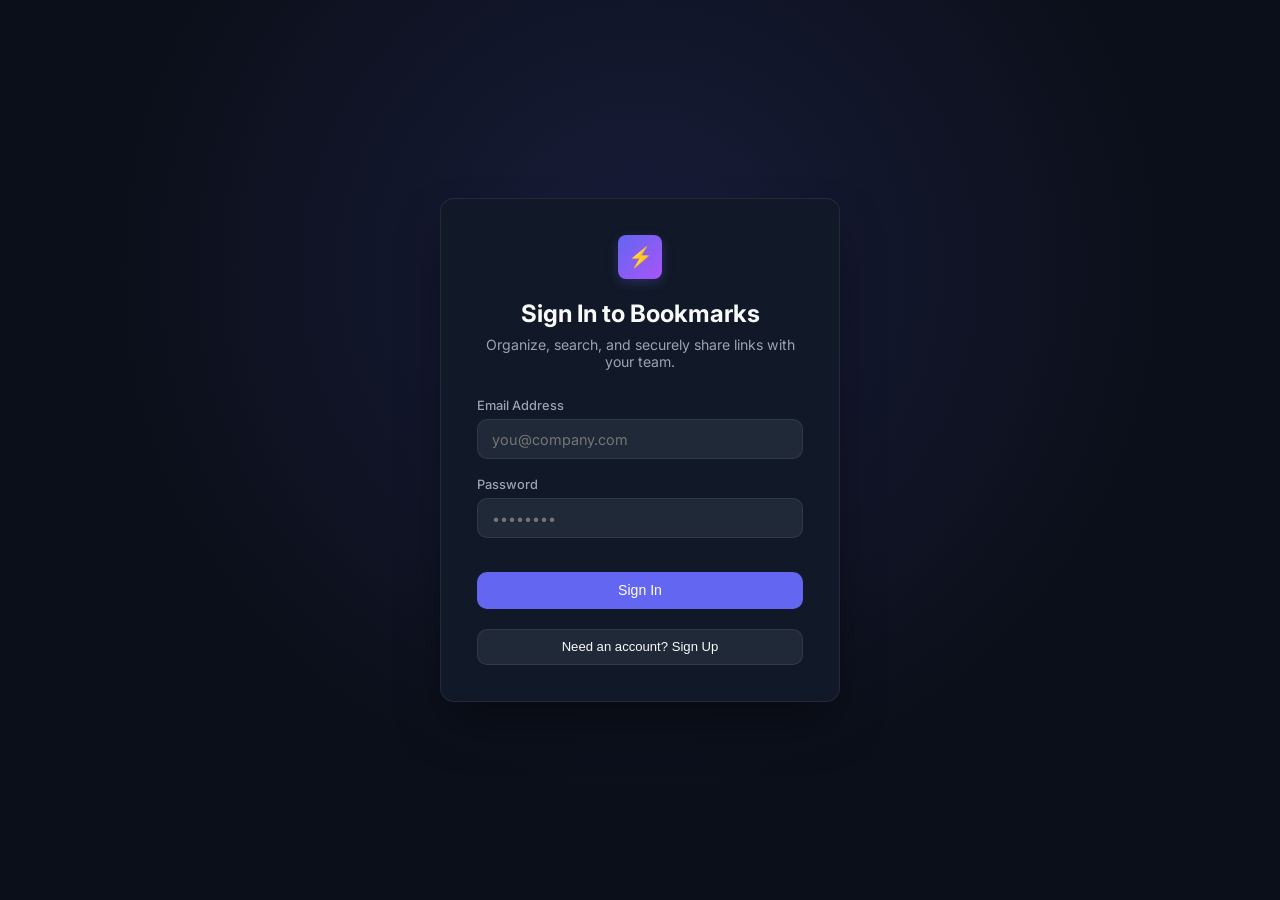
==== index.html @ ce001c9e "Fix: bundle supabase client locally and ensure robust initialization" ====
<!DOCTYPE html>
<html lang="en">
<head>
  <meta charset="UTF-8">
  <meta name="viewport" content="width=device-width, initial-scale=1.0">
  <title>Bookmarks - Quick & Smart Link Hub</title>
  <link rel="preconnect" href="https://fonts.googleapis.com">
  <link rel="preconnect" href="https://fonts.gstatic.com" crossorigin>
  <link href="https://fonts.googleapis.com/css2?family=Inter:wght@400;500;600;700&display=swap" rel="stylesheet">
  <link rel="stylesheet" href="css/style.css">
  <!-- Local Supabase JS Client (bundled to avoid CDN issues) -->
  <script src="js/supabase.js"></script>
</head>
<body>

  <!-- Authentication Overlay -->
  <div id="authScreen" class="auth-screen">
    <div class="auth-card">
      <div class="logo-icon" style="margin: 0 auto 1.25rem; width: 44px; height: 44px; font-size: 1.25rem;">⚡</div>
      <h2 id="authModeTitle">Sign In to Bookmarks</h2>
      <p>Organize, search, and securely share links with your team.</p>

      <form id="authForm">
        <div class="form-group" style="text-align: left;">
          <label for="authEmail">Email Address</label>
          <input type="email" id="authEmail" class="form-control" placeholder="you@company.com" required autocomplete="email">
        </div>
        <div class="form-group" style="text-align: left;">
          <label for="authPassword">Password</label>
          <input type="password" id="authPassword" class="form-control" placeholder="••••••••" required autocomplete="current-password">
        </div>
        <button type="submit" id="authSubmitBtn" class="btn btn-primary" style="width: 100%; justify-content: center; margin-top: 1rem;">Sign In</button>
      </form>

      <div style="margin-top: 1.25rem;">
        <button id="authToggleBtn" class="btn btn-secondary" style="width: 100%; justify-content: center; font-size: 0.82rem;">Need an account? Sign Up</button>
      </div>
    </div>
  </div>

  <!-- Main App Application Shell -->
  <div class="app-container">
    <!-- Sidebar -->
    <aside class="sidebar">
      <div class="logo-area">
        <div class="logo-icon">⚡</div>
        <h1>Bookmarks</h1>
      </div>

      <div class="nav-section">
        <div class="nav-label">Navigation</div>
        <button id="navAll" class="nav-btn active">
          <div class="left-content">
            <svg width="17" height="17" fill="none" stroke="currentColor" stroke-width="2" viewBox="0 0 24 24"><path d="M4 6h16M4 12h16M4 18h7"/></svg>
            <span>All Bookmarks</span>
          </div>
        </button>
        <button id="navFavorites" class="nav-btn">
          <div class="left-content">
            <svg width="17" height="17" fill="none" stroke="currentColor" stroke-width="2" viewBox="0 0 24 24"><polygon points="12 2 15.09 8.26 22 9.27 17 14.14 18.18 21.02 12 17.77 5.82 21.02 7 14.14 2 9.27 8.91 8.26 12 2"/></svg>
            <span>Favorites</span>
          </div>
        </button>
        <button id="navShared" class="nav-btn">
          <div class="left-content">
            <svg width="17" height="17" fill="none" stroke="currentColor" stroke-width="2" viewBox="0 0 24 24"><path d="M17 21v-2a4 4 0 0 0-4-4H5a4 4 0 0 0-4 4v2"/><circle cx="9" cy="7" r="4"/><path d="M23 21v-2a4 4 0 0 0-3-3.87"/><path d="M16 3.13a4 4 0 0 1 0 7.75"/></svg>
            <span>Shared with Me</span>
          </div>
        </button>
      </div>

      <div class="nav-section" style="flex: 1; display: flex; flex-direction: column;">
        <div class="nav-label">
          <span>Virtual Folders</span>
          <button id="createFolderBtn" class="icon-btn-mini" title="New Folder">
            <svg width="14" height="14" fill="none" stroke="currentColor" stroke-width="2" viewBox="0 0 24 24"><line x1="12" y1="5" x2="12" y2="19"></line><line x1="5" y1="12" x2="19" y2="12"></line></svg>
          </button>
        </div>
        <div id="folderList" class="folder-list">
          <!-- Folders injected via JS -->
        </div>
      </div>

      <div class="sidebar-footer">
        <div class="user-profile">
          <span id="userEmail" class="user-email">user@domain.com</span>
          <button id="logoutBtn" class="icon-btn-mini" title="Sign Out">
            <svg width="16" height="16" fill="none" stroke="currentColor" stroke-width="2" viewBox="0 0 24 24"><path d="M9 21H5a2 2 0 0 1-2-2V5a2 2 0 0 1 2-2h4"></path><polyline points="16 17 21 12 16 7"></polyline><line x1="21" y1="12" x2="9" y2="12"></line></svg>
          </button>
        </div>
      </div>
    </aside>

    <!-- Main Content -->
    <main class="main-content">
      <header class="top-header">
        <div class="search-box-wrapper">
          <svg width="18" height="18" fill="none" stroke="currentColor" stroke-width="2" viewBox="0 0 24 24"><circle cx="11" cy="11" r="8"></circle><line x1="21" y1="21" x2="16.65" y2="16.65"></line></svg>
          <input type="text" id="searchInput" class="search-input" placeholder="Search by title, url, tags... (/ to focus)">
          <span class="kbd-shortcut">/</span>
        </div>

        <div class="top-actions">
          <button id="addBookmarkBtn" class="btn btn-primary">
            <svg width="16" height="16" fill="none" stroke="currentColor" stroke-width="2" viewBox="0 0 24 24"><line x1="12" y1="5" x2="12" y2="19"></line><line x1="5" y1="12" x2="19" y2="12"></line></svg>
            <span>Add Link</span>
          </button>
        </div>
      </header>

      <div class="content-body">
        <div class="view-header">
          <div>
            <h2 id="viewTitle">All Bookmarks</h2>
            <div id="viewCount" class="view-meta">0 links</div>
          </div>
        </div>

        <!-- Tag Filter Pills -->
        <div id="tagBar" class="tag-bar"></div>

        <!-- Bookmarks Grid -->
        <div id="bookmarkGrid" class="bookmark-grid">
          <!-- Bookmarks rendered here -->
        </div>
      </div>
    </main>
  </div>

  <!-- Modal: Add/Edit Bookmark -->
  <div id="bookmarkModal" class="modal-backdrop">
    <div class="modal-box">
      <div class="modal-header">
        <h3 id="bookmarkModalTitle">Add New Bookmark</h3>
        <button class="icon-btn-mini modal-close">
          <svg width="18" height="18" fill="none" stroke="currentColor" stroke-width="2" viewBox="0 0 24 24"><line x1="18" y1="6" x2="6" y2="18"></line><line x1="6" y1="6" x2="18" y2="18"></line></svg>
        </button>
      </div>
      <form id="bookmarkForm">
        <div class="form-group">
          <label for="bmUrl">Destination URL *</label>
          <input type="url" id="bmUrl" class="form-control" placeholder="https://example.com/docs" required>
        </div>
        <div class="form-group">
          <label for="bmTitle">Title *</label>
          <input type="text" id="bmTitle" class="form-control" placeholder="Project Documentation" required>
        </div>
        <div class="form-group">
          <label for="bmDesc">Description (Optional)</label>
          <textarea id="bmDesc" class="form-control" rows="2" placeholder="Quick note on what this link is for..."></textarea>
        </div>
        <div class="form-group">
          <label for="bmTags">Tags (comma separated)</label>
          <input type="text" id="bmTags" class="form-control" placeholder="docs, prod, dashboard">
        </div>
        <div class="form-group">
          <label for="bookmarkFolderSelect">Folder</label>
          <select id="bookmarkFolderSelect" class="form-control">
            <option value="">(No Folder / Root)</option>
          </select>
        </div>
        <div class="modal-footer">
          <button type="button" class="btn btn-secondary modal-cancel">Cancel</button>
          <button type="submit" class="btn btn-primary">Save Link</button>
        </div>
      </form>
    </div>
  </div>

  <!-- Modal: Create Folder -->
  <div id="folderModal" class="modal-backdrop">
    <div class="modal-box">
      <div class="modal-header">
        <h3>Create Virtual Folder</h3>
        <button class="icon-btn-mini modal-close">
          <svg width="18" height="18" fill="none" stroke="currentColor" stroke-width="2" viewBox="0 0 24 24"><line x1="18" y1="6" x2="6" y2="18"></line><line x1="6" y1="6" x2="18" y2="18"></line></svg>
        </button>
      </div>
      <form id="folderForm">
        <div class="form-group">
          <label for="folderName">Folder Name *</label>
          <input type="text" id="folderName" class="form-control" placeholder="e.g. Infrastructure & DevOps" required>
        </div>
        <div class="form-group">
          <label for="folderColor">Tag Color</label>
          <input type="color" id="folderColor" class="form-control" value="#6366f1" style="height: 42px; padding: 4px; cursor: pointer;">
        </div>
        <div class="modal-footer">
          <button type="button" class="btn btn-secondary modal-cancel">Cancel</button>
          <button type="submit" class="btn btn-primary">Create Folder</button>
        </div>
      </form>
    </div>
  </div>

  <!-- Modal: Share Folder -->
  <div id="shareModal" class="modal-backdrop">
    <div class="modal-box">
      <div class="modal-header">
        <div>
          <h3>Share Folder</h3>
          <p id="shareFolderName" style="font-size: 0.85rem; color: var(--accent-primary); font-weight: 500;"></p>
        </div>
        <button class="icon-btn-mini modal-close">
          <svg width="18" height="18" fill="none" stroke="currentColor" stroke-width="2" viewBox="0 0 24 24"><line x1="18" y1="6" x2="6" y2="18"></line><line x1="6" y1="6" x2="18" y2="18"></line></svg>
        </button>
      </div>

      <form id="shareForm" style="margin-bottom: 1.5rem;">
        <div style="display: flex; gap: 0.5rem;">
          <input type="email" id="shareEmail" class="form-control" placeholder="colleague@company.com" required style="flex: 1;">
          <select id="shareRole" class="form-control" style="width: 100px;">
            <option value="viewer">Viewer</option>
            <option value="editor">Editor</option>
          </select>
          <button type="submit" class="btn btn-primary">Share</button>
        </div>
      </form>

      <div>
        <label style="font-size: 0.8rem; color: var(--text-muted); font-weight: 600; display: block; margin-bottom: 0.5rem;">People with access</label>
        <div id="sharedMembersList" style="max-height: 160px; overflow-y: auto;">
          <!-- Member rows injected here -->
        </div>
      </div>
    </div>
  </div>

  <!-- Toast Notification Stack -->
  <div id="toastContainer" class="toast-container"></div>

  <!-- Scripts -->
  <script src="js/supabaseClient.js"></script>
  <script src="js/app.js"></script>
</body>
</html>
---- css/style.css ----
:root {
  --bg-primary: #0b0f19;
  --bg-secondary: #111827;
  --bg-tertiary: #1f2937;
  --bg-card: rgba(23, 31, 48, 0.7);
  --bg-card-hover: rgba(30, 41, 64, 0.85);
  
  --border-subtle: rgba(255, 255, 255, 0.08);
  --border-focus: #6366f1;

  --text-main: #f9fafb;
  --text-muted: #9ca3af;
  --text-dim: #6b7280;

  --accent-primary: #6366f1;
  --accent-primary-hover: #4f46e5;
  --accent-glow: rgba(99, 102, 241, 0.25);
  --accent-danger: #ef4444;
  --accent-success: #10b981;
  
  --sidebar-width: 270px;
  --radius-md: 10px;
  --radius-lg: 14px;
  --transition: all 0.2s cubic-bezier(0.4, 0, 0.2, 1);
  --font-sans: 'Inter', -apple-system, BlinkMacSystemFont, "Segoe UI", Roboto, sans-serif;
}

* {
  margin: 0;
  padding: 0;
  box-sizing: border-box;
}

body {
  font-family: var(--font-sans);
  background-color: var(--bg-primary);
  color: var(--text-main);
  min-height: 100vh;
  display: flex;
  overflow: hidden;
  background-image: 
    radial-gradient(circle at 15% 15%, rgba(99, 102, 241, 0.08) 0%, transparent 40%),
    radial-gradient(circle at 85% 85%, rgba(16, 185, 129, 0.05) 0%, transparent 40%);
}

/* Scrollbars */
::-webkit-scrollbar {
  width: 6px;
  height: 6px;
}
::-webkit-scrollbar-track {
  background: transparent;
}
::-webkit-scrollbar-thumb {
  background: var(--bg-tertiary);
  border-radius: 4px;
}
::-webkit-scrollbar-thumb:hover {
  background: var(--text-dim);
}

/* Layout */
.app-container {
  display: flex;
  width: 100vw;
  height: 100vh;
}

/* Sidebar */
.sidebar {
  width: var(--sidebar-width);
  background-color: var(--bg-secondary);
  border-right: 1px solid var(--border-subtle);
  display: flex;
  flex-direction: column;
  padding: 1.25rem 1rem;
  gap: 1.5rem;
  flex-shrink: 0;
}

.logo-area {
  display: flex;
  align-items: center;
  gap: 0.75rem;
  padding: 0.25rem 0.5rem;
}

.logo-icon {
  width: 34px;
  height: 34px;
  background: linear-gradient(135deg, #6366f1, #a855f7);
  border-radius: 8px;
  display: grid;
  place-items: center;
  color: white;
  box-shadow: 0 4px 12px var(--accent-glow);
}

.logo-area h1 {
  font-size: 1.15rem;
  font-weight: 700;
  letter-spacing: -0.02em;
}

.nav-section {
  display: flex;
  flex-direction: column;
  gap: 0.35rem;
}

.nav-label {
  font-size: 0.7rem;
  font-weight: 600;
  text-transform: uppercase;
  color: var(--text-dim);
  padding: 0.25rem 0.6rem;
  letter-spacing: 0.05em;
  display: flex;
  justify-content: space-between;
  align-items: center;
}

.nav-btn {
  display: flex;
  align-items: center;
  justify-content: space-between;
  padding: 0.55rem 0.75rem;
  border-radius: var(--radius-md);
  color: var(--text-muted);
  text-decoration: none;
  font-size: 0.9rem;
  font-weight: 500;
  border: 1px solid transparent;
  background: transparent;
  cursor: pointer;
  transition: var(--transition);
  width: 100%;
}

.nav-btn:hover {
  background-color: var(--bg-tertiary);
  color: var(--text-main);
}

.nav-btn.active {
  background: rgba(99, 102, 241, 0.15);
  color: #818cf8;
  border-color: rgba(99, 102, 241, 0.3);
}

.nav-btn .left-content {
  display: flex;
  align-items: center;
  gap: 0.6rem;
}

.badge {
  font-size: 0.75rem;
  padding: 2px 7px;
  background-color: rgba(255, 255, 255, 0.06);
  border-radius: 12px;
  color: var(--text-dim);
}

.folder-list {
  display: flex;
  flex-direction: column;
  gap: 0.25rem;
  max-height: 280px;
  overflow-y: auto;
}

.folder-item {
  display: flex;
  align-items: center;
  justify-content: space-between;
  padding: 0.5rem 0.75rem;
  border-radius: var(--radius-md);
  color: var(--text-muted);
  font-size: 0.88rem;
  cursor: pointer;
  transition: var(--transition);
}

.folder-item:hover, .folder-item.active {
  background-color: var(--bg-tertiary);
  color: var(--text-main);
}

.folder-item.active {
  background: rgba(99, 102, 241, 0.15);
  color: #818cf8;
}

.folder-meta {
  display: flex;
  align-items: center;
  gap: 0.5rem;
}

.folder-color-dot {
  width: 10px;
  height: 10px;
  border-radius: 50%;
  display: inline-block;
}

.folder-actions {
  display: flex;
  align-items: center;
  gap: 0.25rem;
  opacity: 0;
  transition: var(--transition);
}

.folder-item:hover .folder-actions {
  opacity: 1;
}

.icon-btn-mini {
  background: transparent;
  border: none;
  color: var(--text-dim);
  cursor: pointer;
  padding: 3px;
  border-radius: 4px;
}
.icon-btn-mini:hover {
  color: var(--text-main);
  background: rgba(255, 255, 255, 0.1);
}

.sidebar-footer {
  margin-top: auto;
  padding-top: 1rem;
  border-top: 1px solid var(--border-subtle);
  display: flex;
  flex-direction: column;
  gap: 0.75rem;
}

.user-profile {
  display: flex;
  align-items: center;
  justify-content: space-between;
  font-size: 0.85rem;
}

.user-email {
  white-space: nowrap;
  overflow: hidden;
  text-overflow: ellipsis;
  max-width: 170px;
  color: var(--text-muted);
}

/* Main Content Area */
.main-content {
  flex: 1;
  display: flex;
  flex-direction: column;
  height: 100vh;
  overflow: hidden;
}

/* Top bar / Search Header */
.top-header {
  padding: 1.25rem 2rem;
  display: flex;
  align-items: center;
  justify-content: space-between;
  gap: 1.5rem;
  border-bottom: 1px solid var(--border-subtle);
  background: rgba(17, 24, 39, 0.6);
  backdrop-filter: blur(12px);
}

.search-box-wrapper {
  position: relative;
  flex: 1;
  max-width: 600px;
}

.search-box-wrapper svg {
  position: absolute;
  left: 1rem;
  top: 50%;
  transform: translateY(-50%);
  color: var(--text-dim);
  pointer-events: none;
}

.search-input {
  width: 100%;
  background-color: var(--bg-tertiary);
  border: 1px solid var(--border-subtle);
  color: var(--text-main);
  padding: 0.65rem 1rem 0.65rem 2.75rem;
  border-radius: var(--radius-md);
  font-size: 0.95rem;
  outline: none;
  transition: var(--transition);
}

.search-input:focus {
  border-color: var(--border-focus);
  box-shadow: 0 0 0 3px var(--accent-glow);
}

.kbd-shortcut {
  position: absolute;
  right: 0.8rem;
  top: 50%;
  transform: translateY(-50%);
  background: rgba(255, 255, 255, 0.08);
  font-size: 0.7rem;
  padding: 2px 6px;
  border-radius: 4px;
  color: var(--text-dim);
  border: 1px solid var(--border-subtle);
}

.top-actions {
  display: flex;
  align-items: center;
  gap: 0.75rem;
}

/* Buttons */
.btn {
  display: inline-flex;
  align-items: center;
  gap: 0.5rem;
  padding: 0.6rem 1rem;
  border-radius: var(--radius-md);
  font-size: 0.88rem;
  font-weight: 500;
  cursor: pointer;
  border: 1px solid transparent;
  transition: var(--transition);
}

.btn-primary {
  background-color: var(--accent-primary);
  color: white;
}
.btn-primary:hover {
  background-color: var(--accent-primary-hover);
  box-shadow: 0 4px 14px var(--accent-glow);
}

.btn-secondary {
  background-color: var(--bg-tertiary);
  color: var(--text-main);
  border-color: var(--border-subtle);
}
.btn-secondary:hover {
  background-color: rgba(255, 255, 255, 0.1);
}

.btn-icon-only {
  padding: 0.6rem;
}

/* Content Body */
.content-body {
  flex: 1;
  overflow-y: auto;
  padding: 1.5rem 2rem 3rem;
}

.view-header {
  margin-bottom: 1.5rem;
  display: flex;
  align-items: center;
  justify-content: space-between;
}

.view-header h2 {
  font-size: 1.4rem;
  font-weight: 600;
}

.view-meta {
  color: var(--text-dim);
  font-size: 0.85rem;
}

/* Tag filter pill bar */
.tag-bar {
  display: flex;
  flex-wrap: wrap;
  gap: 0.5rem;
  margin-bottom: 1.5rem;
}

.tag-pill {
  font-size: 0.78rem;
  background: var(--bg-tertiary);
  border: 1px solid var(--border-subtle);
  color: var(--text-muted);
  padding: 0.3rem 0.75rem;
  border-radius: 20px;
  cursor: pointer;
  transition: var(--transition);
}

.tag-pill:hover, .tag-pill.active {
  background: var(--accent-primary);
  color: #fff;
  border-color: var(--accent-primary);
}

/* Bookmark Grid */
.bookmark-grid {
  display: grid;
  grid-template-columns: repeat(auto-fill, minmax(320px, 1fr));
  gap: 1.25rem;
}

.bookmark-card {
  background: var(--bg-card);
  border: 1px solid var(--border-subtle);
  border-radius: var(--radius-lg);
  padding: 1.15rem;
  display: flex;
  flex-direction: column;
  gap: 0.85rem;
  backdrop-filter: blur(8px);
  transition: var(--transition);
  position: relative;
}

.bookmark-card:hover {
  transform: translateY(-2px);
  background: var(--bg-card-hover);
  border-color: rgba(255, 255, 255, 0.15);
  box-shadow: 0 10px 24px -10px rgba(0, 0, 0, 0.5);
}

.bookmark-card-top {
  display: flex;
  align-items: flex-start;
  gap: 0.75rem;
}

.bookmark-favicon {
  width: 28px;
  height: 28px;
  border-radius: 6px;
  background-color: var(--bg-tertiary);
  display: grid;
  place-items: center;
  flex-shrink: 0;
  overflow: hidden;
}

.bookmark-favicon img {
  width: 18px;
  height: 18px;
  object-fit: contain;
}

.bookmark-info {
  flex: 1;
  min-width: 0;
}

.bookmark-title {
  font-size: 0.98rem;
  font-weight: 600;
  color: var(--text-main);
  text-decoration: none;
  display: block;
  white-space: nowrap;
  overflow: hidden;
  text-overflow: ellipsis;
}
.bookmark-title:hover {
  color: #818cf8;
}

.bookmark-url {
  font-size: 0.75rem;
  color: var(--text-dim);
  white-space: nowrap;
  overflow: hidden;
  text-overflow: ellipsis;
  margin-top: 2px;
}

.bookmark-desc {
  font-size: 0.83rem;
  color: var(--text-muted);
  line-height: 1.4;
  display: -webkit-box;
  -webkit-line-clamp: 2;
  -webkit-box-orient: vertical;
  overflow: hidden;
}

.bookmark-footer {
  display: flex;
  align-items: center;
  justify-content: space-between;
  margin-top: auto;
  padding-top: 0.6rem;
  border-top: 1px solid rgba(255, 255, 255, 0.05);
}

.bookmark-tags {
  display: flex;
  flex-wrap: wrap;
  gap: 0.35rem;
}

.bookmark-tag {
  font-size: 0.7rem;
  background: rgba(255, 255, 255, 0.05);
  padding: 1px 6px;
  border-radius: 4px;
  color: var(--text-dim);
}

.bookmark-actions {
  display: flex;
  align-items: center;
  gap: 0.3rem;
}

/* Empty State */
.empty-state {
  display: flex;
  flex-direction: column;
  align-items: center;
  justify-content: center;
  padding: 5rem 1rem;
  text-align: center;
  color: var(--text-dim);
}
.empty-state svg {
  width: 48px;
  height: 48px;
  margin-bottom: 1rem;
  opacity: 0.4;
}

/* Modals */
.modal-backdrop {
  position: fixed;
  inset: 0;
  background: rgba(0, 0, 0, 0.65);
  backdrop-filter: blur(6px);
  display: grid;
  place-items: center;
  z-index: 1000;
  opacity: 0;
  pointer-events: none;
  transition: var(--transition);
}

.modal-backdrop.open {
  opacity: 1;
  pointer-events: auto;
}

.modal-box {
  background: var(--bg-secondary);
  border: 1px solid var(--border-subtle);
  border-radius: var(--radius-lg);
  width: 100%;
  max-width: 460px;
  box-shadow: 0 20px 40px rgba(0, 0, 0, 0.6);
  padding: 1.75rem;
  transform: translateY(12px) scale(0.97);
  transition: var(--transition);
}

.modal-backdrop.open .modal-box {
  transform: translateY(0) scale(1);
}

.modal-header {
  display: flex;
  align-items: center;
  justify-content: space-between;
  margin-bottom: 1.25rem;
}
.modal-header h3 {
  font-size: 1.15rem;
  font-weight: 600;
}

.form-group {
  margin-bottom: 1.1rem;
  display: flex;
  flex-direction: column;
  gap: 0.4rem;
}

.form-group label {
  font-size: 0.8rem;
  font-weight: 500;
  color: var(--text-muted);
}

.form-control {
  background: var(--bg-tertiary);
  border: 1px solid var(--border-subtle);
  color: var(--text-main);
  padding: 0.65rem 0.85rem;
  border-radius: var(--radius-md);
  font-size: 0.9rem;
  outline: none;
  transition: var(--transition);
  font-family: inherit;
}

.form-control:focus {
  border-color: var(--border-focus);
}

.modal-footer {
  display: flex;
  justify-content: flex-end;
  gap: 0.6rem;
  margin-top: 1.5rem;
}

/* Toast Notification */
.toast-container {
  position: fixed;
  bottom: 2rem;
  right: 2rem;
  z-index: 2000;
  display: flex;
  flex-direction: column;
  gap: 0.5rem;
}

.toast {
  background: var(--bg-tertiary);
  border: 1px solid var(--border-subtle);
  color: var(--text-main);
  padding: 0.75rem 1.25rem;
  border-radius: var(--radius-md);
  box-shadow: 0 8px 24px rgba(0, 0, 0, 0.4);
  font-size: 0.88rem;
  display: flex;
  align-items: center;
  gap: 0.6rem;
  animation: slideIn 0.25s ease-out;
}

@keyframes slideIn {
  from { transform: translateX(100%); opacity: 0; }
  to { transform: translateX(0); opacity: 1; }
}

/* Auth Overlay Screen */
.auth-screen {
  position: fixed;
  inset: 0;
  background: var(--bg-primary);
  display: flex;
  align-items: center;
  justify-content: center;
  z-index: 500;
  background-image: 
    radial-gradient(circle at 50% 30%, rgba(99, 102, 241, 0.15) 0%, transparent 60%);
}

.auth-card {
  width: 100%;
  max-width: 400px;
  padding: 2.25rem;
  background: var(--bg-secondary);
  border: 1px solid var(--border-subtle);
  border-radius: var(--radius-lg);
  box-shadow: 0 25px 50px -12px rgba(0, 0, 0, 0.5);
  text-align: center;
}

.auth-card h2 {
  font-size: 1.5rem;
  margin-bottom: 0.5rem;
}

.auth-card p {
  color: var(--text-muted);
  font-size: 0.88rem;
  margin-bottom: 1.75rem;
}
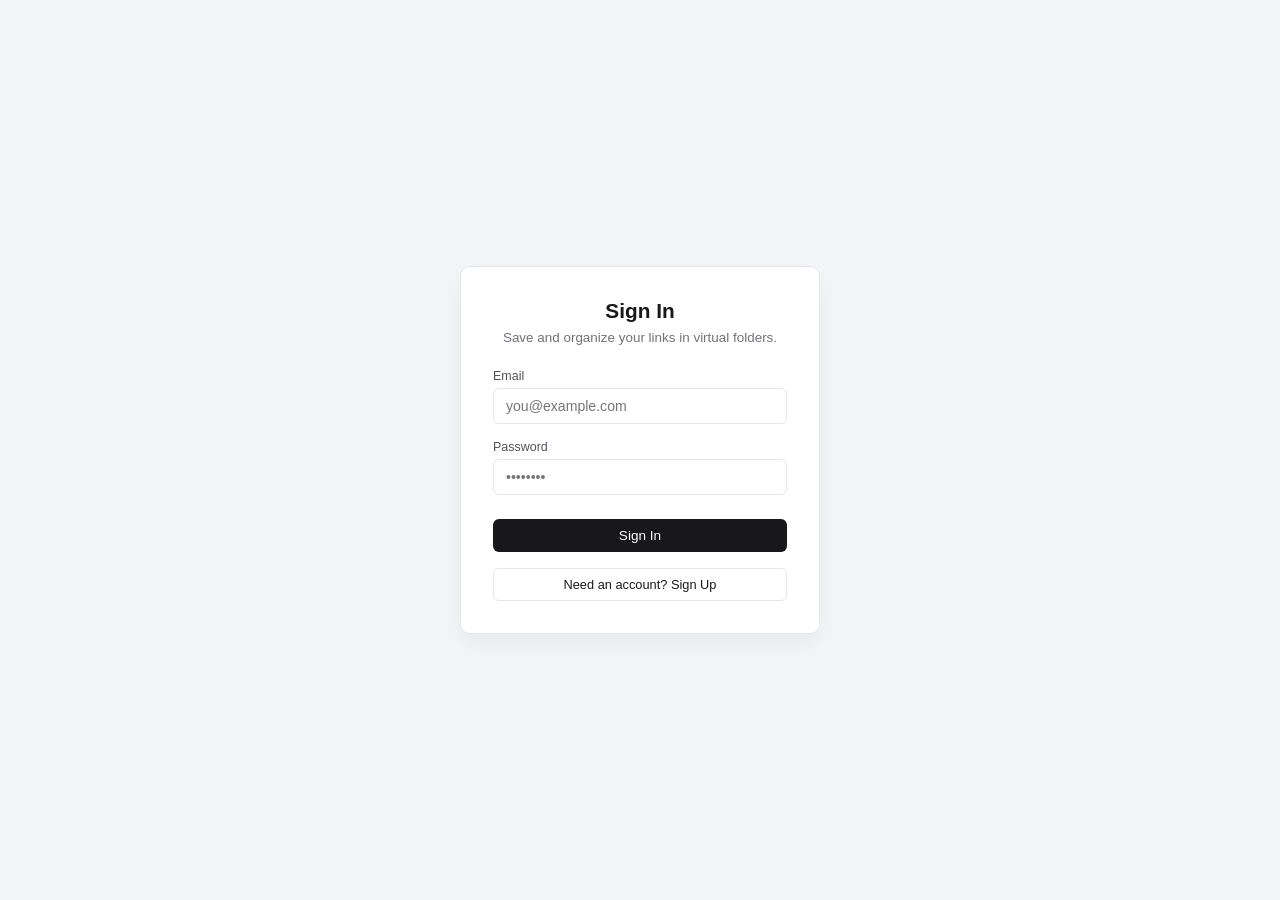
==== commit e7debe7e: "Redesign: light mode minimal UI, unify tags into multi-folders, remove thunderbolt icon" ====
--- a/index.html
+++ b/index.html
@@ -3,12 +3,9 @@
 <head>
   <meta charset="UTF-8">
   <meta name="viewport" content="width=device-width, initial-scale=1.0">
-  <title>Bookmarks - Quick & Smart Link Hub</title>
-  <link rel="preconnect" href="https://fonts.googleapis.com">
-  <link rel="preconnect" href="https://fonts.gstatic.com" crossorigin>
-  <link href="https://fonts.googleapis.com/css2?family=Inter:wght@400;500;600;700&display=swap" rel="stylesheet">
+  <title>Bookmarks</title>
   <link rel="stylesheet" href="css/style.css">
-  <!-- Local Supabase JS Client (bundled to avoid CDN issues) -->
+  <!-- Local Supabase JS Client -->
   <script src="js/supabase.js"></script>
 </head>
 <body>
@@ -16,54 +13,52 @@
   <!-- Authentication Overlay -->
   <div id="authScreen" class="auth-screen">
     <div class="auth-card">
-      <div class="logo-icon" style="margin: 0 auto 1.25rem; width: 44px; height: 44px; font-size: 1.25rem;">⚡</div>
-      <h2 id="authModeTitle">Sign In to Bookmarks</h2>
-      <p>Organize, search, and securely share links with your team.</p>
+      <h2 id="authModeTitle">Sign In</h2>
+      <p>Save and organize your links in virtual folders.</p>
 
       <form id="authForm">
         <div class="form-group" style="text-align: left;">
-          <label for="authEmail">Email Address</label>
-          <input type="email" id="authEmail" class="form-control" placeholder="you@company.com" required autocomplete="email">
+          <label for="authEmail">Email</label>
+          <input type="email" id="authEmail" class="form-control" placeholder="you@example.com" required autocomplete="email">
         </div>
         <div class="form-group" style="text-align: left;">
           <label for="authPassword">Password</label>
           <input type="password" id="authPassword" class="form-control" placeholder="••••••••" required autocomplete="current-password">
         </div>
-        <button type="submit" id="authSubmitBtn" class="btn btn-primary" style="width: 100%; justify-content: center; margin-top: 1rem;">Sign In</button>
-      </form>
-
-      <div style="margin-top: 1.25rem;">
-        <button id="authToggleBtn" class="btn btn-secondary" style="width: 100%; justify-content: center; font-size: 0.82rem;">Need an account? Sign Up</button>
-      </div>
-    </div>
-  </div>
-
-  <!-- Main App Application Shell -->
+        <button type="submit" id="authSubmitBtn" class="btn btn-primary" style="width: 100%; justify-content: center; margin-top: 0.5rem;">Sign In</button>
+      </form>
+
+      <div style="margin-top: 1rem;">
+        <button id="authToggleBtn" class="btn btn-secondary" style="width: 100%; justify-content: center; font-size: 0.8rem;">Need an account? Sign Up</button>
+      </div>
+    </div>
+  </div>
+
+  <!-- Main App Shell -->
   <div class="app-container">
     <!-- Sidebar -->
     <aside class="sidebar">
       <div class="logo-area">
-        <div class="logo-icon">⚡</div>
         <h1>Bookmarks</h1>
       </div>
 
       <div class="nav-section">
-        <div class="nav-label">Navigation</div>
+        <div class="nav-label">General</div>
         <button id="navAll" class="nav-btn active">
           <div class="left-content">
-            <svg width="17" height="17" fill="none" stroke="currentColor" stroke-width="2" viewBox="0 0 24 24"><path d="M4 6h16M4 12h16M4 18h7"/></svg>
-            <span>All Bookmarks</span>
+            <svg width="15" height="15" fill="none" stroke="currentColor" stroke-width="2" viewBox="0 0 24 24"><path d="M4 6h16M4 12h16M4 18h7"/></svg>
+            <span>All Links</span>
           </div>
         </button>
         <button id="navFavorites" class="nav-btn">
           <div class="left-content">
-            <svg width="17" height="17" fill="none" stroke="currentColor" stroke-width="2" viewBox="0 0 24 24"><polygon points="12 2 15.09 8.26 22 9.27 17 14.14 18.18 21.02 12 17.77 5.82 21.02 7 14.14 2 9.27 8.91 8.26 12 2"/></svg>
+            <svg width="15" height="15" fill="none" stroke="currentColor" stroke-width="2" viewBox="0 0 24 24"><polygon points="12 2 15.09 8.26 22 9.27 17 14.14 18.18 21.02 12 17.77 5.82 21.02 7 14.14 2 9.27 8.91 8.26 12 2"/></svg>
             <span>Favorites</span>
           </div>
         </button>
         <button id="navShared" class="nav-btn">
           <div class="left-content">
-            <svg width="17" height="17" fill="none" stroke="currentColor" stroke-width="2" viewBox="0 0 24 24"><path d="M17 21v-2a4 4 0 0 0-4-4H5a4 4 0 0 0-4 4v2"/><circle cx="9" cy="7" r="4"/><path d="M23 21v-2a4 4 0 0 0-3-3.87"/><path d="M16 3.13a4 4 0 0 1 0 7.75"/></svg>
+            <svg width="15" height="15" fill="none" stroke="currentColor" stroke-width="2" viewBox="0 0 24 24"><path d="M17 21v-2a4 4 0 0 0-4-4H5a4 4 0 0 0-4 4v2"/><circle cx="9" cy="7" r="4"/><path d="M23 21v-2a4 4 0 0 0-3-3.87"/><path d="M16 3.13a4 4 0 0 1 0 7.75"/></svg>
             <span>Shared with Me</span>
           </div>
         </button>
@@ -71,7 +66,7 @@
 
       <div class="nav-section" style="flex: 1; display: flex; flex-direction: column;">
         <div class="nav-label">
-          <span>Virtual Folders</span>
+          <span>Folders</span>
           <button id="createFolderBtn" class="icon-btn-mini" title="New Folder">
             <svg width="14" height="14" fill="none" stroke="currentColor" stroke-width="2" viewBox="0 0 24 24"><line x1="12" y1="5" x2="12" y2="19"></line><line x1="5" y1="12" x2="19" y2="12"></line></svg>
           </button>
@@ -85,7 +80,7 @@
         <div class="user-profile">
           <span id="userEmail" class="user-email">user@domain.com</span>
           <button id="logoutBtn" class="icon-btn-mini" title="Sign Out">
-            <svg width="16" height="16" fill="none" stroke="currentColor" stroke-width="2" viewBox="0 0 24 24"><path d="M9 21H5a2 2 0 0 1-2-2V5a2 2 0 0 1 2-2h4"></path><polyline points="16 17 21 12 16 7"></polyline><line x1="21" y1="12" x2="9" y2="12"></line></svg>
+            <svg width="15" height="15" fill="none" stroke="currentColor" stroke-width="2" viewBox="0 0 24 24"><path d="M9 21H5a2 2 0 0 1-2-2V5a2 2 0 0 1 2-2h4"></path><polyline points="16 17 21 12 16 7"></polyline><line x1="21" y1="12" x2="9" y2="12"></line></svg>
           </button>
         </div>
       </div>
@@ -95,14 +90,14 @@
     <main class="main-content">
       <header class="top-header">
         <div class="search-box-wrapper">
-          <svg width="18" height="18" fill="none" stroke="currentColor" stroke-width="2" viewBox="0 0 24 24"><circle cx="11" cy="11" r="8"></circle><line x1="21" y1="21" x2="16.65" y2="16.65"></line></svg>
-          <input type="text" id="searchInput" class="search-input" placeholder="Search by title, url, tags... (/ to focus)">
+          <svg width="16" height="16" fill="none" stroke="currentColor" stroke-width="2" viewBox="0 0 24 24"><circle cx="11" cy="11" r="8"></circle><line x1="21" y1="21" x2="16.65" y2="16.65"></line></svg>
+          <input type="text" id="searchInput" class="search-input" placeholder="Search title, URL, or folders... (/ to focus)">
           <span class="kbd-shortcut">/</span>
         </div>
 
         <div class="top-actions">
           <button id="addBookmarkBtn" class="btn btn-primary">
-            <svg width="16" height="16" fill="none" stroke="currentColor" stroke-width="2" viewBox="0 0 24 24"><line x1="12" y1="5" x2="12" y2="19"></line><line x1="5" y1="12" x2="19" y2="12"></line></svg>
+            <svg width="14" height="14" fill="none" stroke="currentColor" stroke-width="2" viewBox="0 0 24 24"><line x1="12" y1="5" x2="12" y2="19"></line><line x1="5" y1="12" x2="19" y2="12"></line></svg>
             <span>Add Link</span>
           </button>
         </div>
@@ -110,14 +105,9 @@
 
       <div class="content-body">
         <div class="view-header">
-          <div>
-            <h2 id="viewTitle">All Bookmarks</h2>
-            <div id="viewCount" class="view-meta">0 links</div>
-          </div>
-        </div>
-
-        <!-- Tag Filter Pills -->
-        <div id="tagBar" class="tag-bar"></div>
+          <h2 id="viewTitle">All Links</h2>
+          <div id="viewCount" class="view-meta">0 links</div>
+        </div>
 
         <!-- Bookmarks Grid -->
         <div id="bookmarkGrid" class="bookmark-grid">
@@ -131,33 +121,29 @@
   <div id="bookmarkModal" class="modal-backdrop">
     <div class="modal-box">
       <div class="modal-header">
-        <h3 id="bookmarkModalTitle">Add New Bookmark</h3>
+        <h3 id="bookmarkModalTitle">Add Link</h3>
         <button class="icon-btn-mini modal-close">
-          <svg width="18" height="18" fill="none" stroke="currentColor" stroke-width="2" viewBox="0 0 24 24"><line x1="18" y1="6" x2="6" y2="18"></line><line x1="6" y1="6" x2="18" y2="18"></line></svg>
+          <svg width="16" height="16" fill="none" stroke="currentColor" stroke-width="2" viewBox="0 0 24 24"><line x1="18" y1="6" x2="6" y2="18"></line><line x1="6" y1="6" x2="18" y2="18"></line></svg>
         </button>
       </div>
       <form id="bookmarkForm">
         <div class="form-group">
-          <label for="bmUrl">Destination URL *</label>
-          <input type="url" id="bmUrl" class="form-control" placeholder="https://example.com/docs" required>
+          <label for="bmUrl">URL *</label>
+          <input type="url" id="bmUrl" class="form-control" placeholder="https://example.com" required>
         </div>
         <div class="form-group">
           <label for="bmTitle">Title *</label>
-          <input type="text" id="bmTitle" class="form-control" placeholder="Project Documentation" required>
+          <input type="text" id="bmTitle" class="form-control" placeholder="Page Title" required>
         </div>
         <div class="form-group">
           <label for="bmDesc">Description (Optional)</label>
-          <textarea id="bmDesc" class="form-control" rows="2" placeholder="Quick note on what this link is for..."></textarea>
-        </div>
-        <div class="form-group">
-          <label for="bmTags">Tags (comma separated)</label>
-          <input type="text" id="bmTags" class="form-control" placeholder="docs, prod, dashboard">
-        </div>
-        <div class="form-group">
-          <label for="bookmarkFolderSelect">Folder</label>
-          <select id="bookmarkFolderSelect" class="form-control">
-            <option value="">(No Folder / Root)</option>
-          </select>
+          <textarea id="bmDesc" class="form-control" rows="2" placeholder="Optional notes..."></textarea>
+        </div>
+        <div class="form-group">
+          <label>Assign to Folders (Select multiple)</label>
+          <div id="folderCheckboxes" class="folder-checkboxes">
+            <!-- Dynamically populated checkboxes -->
+          </div>
         </div>
         <div class="modal-footer">
           <button type="button" class="btn btn-secondary modal-cancel">Cancel</button>
@@ -171,19 +157,19 @@
   <div id="folderModal" class="modal-backdrop">
     <div class="modal-box">
       <div class="modal-header">
-        <h3>Create Virtual Folder</h3>
+        <h3>Create Folder</h3>
         <button class="icon-btn-mini modal-close">
-          <svg width="18" height="18" fill="none" stroke="currentColor" stroke-width="2" viewBox="0 0 24 24"><line x1="18" y1="6" x2="6" y2="18"></line><line x1="6" y1="6" x2="18" y2="18"></line></svg>
+          <svg width="16" height="16" fill="none" stroke="currentColor" stroke-width="2" viewBox="0 0 24 24"><line x1="18" y1="6" x2="6" y2="18"></line><line x1="6" y1="6" x2="18" y2="18"></line></svg>
         </button>
       </div>
       <form id="folderForm">
         <div class="form-group">
           <label for="folderName">Folder Name *</label>
-          <input type="text" id="folderName" class="form-control" placeholder="e.g. Infrastructure & DevOps" required>
-        </div>
-        <div class="form-group">
-          <label for="folderColor">Tag Color</label>
-          <input type="color" id="folderColor" class="form-control" value="#6366f1" style="height: 42px; padding: 4px; cursor: pointer;">
+          <input type="text" id="folderName" class="form-control" placeholder="e.g. Work, Tools, Dev" required>
+        </div>
+        <div class="form-group">
+          <label for="folderColor">Color</label>
+          <input type="color" id="folderColor" class="form-control" value="#18181b" style="height: 38px; padding: 2px; cursor: pointer;">
         </div>
         <div class="modal-footer">
           <button type="button" class="btn btn-secondary modal-cancel">Cancel</button>
@@ -199,17 +185,17 @@
       <div class="modal-header">
         <div>
           <h3>Share Folder</h3>
-          <p id="shareFolderName" style="font-size: 0.85rem; color: var(--accent-primary); font-weight: 500;"></p>
+          <p id="shareFolderName" style="font-size: 0.82rem; color: var(--text-dim);"></p>
         </div>
         <button class="icon-btn-mini modal-close">
-          <svg width="18" height="18" fill="none" stroke="currentColor" stroke-width="2" viewBox="0 0 24 24"><line x1="18" y1="6" x2="6" y2="18"></line><line x1="6" y1="6" x2="18" y2="18"></line></svg>
-        </button>
-      </div>
-
-      <form id="shareForm" style="margin-bottom: 1.5rem;">
-        <div style="display: flex; gap: 0.5rem;">
+          <svg width="16" height="16" fill="none" stroke="currentColor" stroke-width="2" viewBox="0 0 24 24"><line x1="18" y1="6" x2="6" y2="18"></line><line x1="6" y1="6" x2="18" y2="18"></line></svg>
+        </button>
+      </div>
+
+      <form id="shareForm" style="margin-bottom: 1.25rem;">
+        <div style="display: flex; gap: 0.4rem;">
           <input type="email" id="shareEmail" class="form-control" placeholder="colleague@company.com" required style="flex: 1;">
-          <select id="shareRole" class="form-control" style="width: 100px;">
+          <select id="shareRole" class="form-control" style="width: 95px;">
             <option value="viewer">Viewer</option>
             <option value="editor">Editor</option>
           </select>
@@ -218,8 +204,8 @@
       </form>
 
       <div>
-        <label style="font-size: 0.8rem; color: var(--text-muted); font-weight: 600; display: block; margin-bottom: 0.5rem;">People with access</label>
-        <div id="sharedMembersList" style="max-height: 160px; overflow-y: auto;">
+        <label style="font-size: 0.78rem; color: var(--text-muted); font-weight: 600; display: block; margin-bottom: 0.4rem;">People with access</label>
+        <div id="sharedMembersList" style="max-height: 150px; overflow-y: auto;">
           <!-- Member rows injected here -->
         </div>
       </div>
--- a/css/style.css
+++ b/css/style.css
@@ -1,28 +1,27 @@
 :root {
-  --bg-primary: #0b0f19;
-  --bg-secondary: #111827;
-  --bg-tertiary: #1f2937;
-  --bg-card: rgba(23, 31, 48, 0.7);
-  --bg-card-hover: rgba(30, 41, 64, 0.85);
-  
-  --border-subtle: rgba(255, 255, 255, 0.08);
-  --border-focus: #6366f1;
-
-  --text-main: #f9fafb;
-  --text-muted: #9ca3af;
-  --text-dim: #6b7280;
-
-  --accent-primary: #6366f1;
-  --accent-primary-hover: #4f46e5;
-  --accent-glow: rgba(99, 102, 241, 0.25);
+  --bg-primary: #fcfcfd;
+  --bg-secondary: #f4f5f7;
+  --bg-card: #ffffff;
+  --bg-hover: #f1f2f5;
+  --bg-active: #e9ecef;
+
+  --border-subtle: #e5e7eb;
+  --border-focus: #18181b;
+
+  --text-main: #18181b;
+  --text-muted: #52525b;
+  --text-dim: #71717a;
+
+  --accent-primary: #18181b;
+  --accent-primary-hover: #27272a;
   --accent-danger: #ef4444;
-  --accent-success: #10b981;
-  
-  --sidebar-width: 270px;
-  --radius-md: 10px;
-  --radius-lg: 14px;
-  --transition: all 0.2s cubic-bezier(0.4, 0, 0.2, 1);
-  --font-sans: 'Inter', -apple-system, BlinkMacSystemFont, "Segoe UI", Roboto, sans-serif;
+
+  --sidebar-width: 250px;
+  --radius-sm: 6px;
+  --radius-md: 8px;
+  --radius-lg: 10px;
+  --transition: all 0.15s ease;
+  --font-sans: -apple-system, BlinkMacSystemFont, "Segoe UI", Roboto, "Helvetica Neue", Arial, sans-serif;
 }
 
 * {
@@ -38,28 +37,25 @@
   min-height: 100vh;
   display: flex;
   overflow: hidden;
-  background-image: 
-    radial-gradient(circle at 15% 15%, rgba(99, 102, 241, 0.08) 0%, transparent 40%),
-    radial-gradient(circle at 85% 85%, rgba(16, 185, 129, 0.05) 0%, transparent 40%);
-}
-
-/* Scrollbars */
+  -webkit-font-smoothing: antialiased;
+}
+
+/* Custom minimal scrollbar */
 ::-webkit-scrollbar {
-  width: 6px;
-  height: 6px;
+  width: 5px;
+  height: 5px;
 }
 ::-webkit-scrollbar-track {
   background: transparent;
 }
 ::-webkit-scrollbar-thumb {
-  background: var(--bg-tertiary);
+  background: #d4d4d8;
   border-radius: 4px;
 }
 ::-webkit-scrollbar-thumb:hover {
-  background: var(--text-dim);
-}
-
-/* Layout */
+  background: #a1a1aa;
+}
+
 .app-container {
   display: flex;
   width: 100vw;
@@ -74,46 +70,35 @@
   display: flex;
   flex-direction: column;
   padding: 1.25rem 1rem;
-  gap: 1.5rem;
+  gap: 1.25rem;
   flex-shrink: 0;
 }
 
 .logo-area {
   display: flex;
   align-items: center;
-  gap: 0.75rem;
   padding: 0.25rem 0.5rem;
 }
 
-.logo-icon {
-  width: 34px;
-  height: 34px;
-  background: linear-gradient(135deg, #6366f1, #a855f7);
-  border-radius: 8px;
-  display: grid;
-  place-items: center;
-  color: white;
-  box-shadow: 0 4px 12px var(--accent-glow);
-}
-
 .logo-area h1 {
-  font-size: 1.15rem;
-  font-weight: 700;
-  letter-spacing: -0.02em;
+  font-size: 1.05rem;
+  font-weight: 600;
+  letter-spacing: -0.01em;
+  color: var(--text-main);
 }
 
 .nav-section {
   display: flex;
   flex-direction: column;
-  gap: 0.35rem;
+  gap: 0.25rem;
 }
 
 .nav-label {
-  font-size: 0.7rem;
+  font-size: 0.72rem;
   font-weight: 600;
   text-transform: uppercase;
   color: var(--text-dim);
-  padding: 0.25rem 0.6rem;
+  padding: 0.35rem 0.5rem;
   letter-spacing: 0.05em;
   display: flex;
   justify-content: space-between;
@@ -124,11 +109,11 @@
   display: flex;
   align-items: center;
   justify-content: space-between;
-  padding: 0.55rem 0.75rem;
-  border-radius: var(--radius-md);
+  padding: 0.5rem 0.65rem;
+  border-radius: var(--radius-sm);
   color: var(--text-muted);
   text-decoration: none;
-  font-size: 0.9rem;
+  font-size: 0.88rem;
   font-weight: 500;
   border: 1px solid transparent;
   background: transparent;
@@ -138,35 +123,28 @@
 }
 
 .nav-btn:hover {
-  background-color: var(--bg-tertiary);
+  background-color: var(--bg-hover);
   color: var(--text-main);
 }
 
 .nav-btn.active {
-  background: rgba(99, 102, 241, 0.15);
-  color: #818cf8;
-  border-color: rgba(99, 102, 241, 0.3);
+  background-color: #ffffff;
+  color: var(--text-main);
+  border-color: var(--border-subtle);
+  box-shadow: 0 1px 2px rgba(0, 0, 0, 0.04);
 }
 
 .nav-btn .left-content {
   display: flex;
   align-items: center;
-  gap: 0.6rem;
-}
-
-.badge {
-  font-size: 0.75rem;
-  padding: 2px 7px;
-  background-color: rgba(255, 255, 255, 0.06);
-  border-radius: 12px;
-  color: var(--text-dim);
+  gap: 0.55rem;
 }
 
 .folder-list {
   display: flex;
   flex-direction: column;
-  gap: 0.25rem;
-  max-height: 280px;
+  gap: 0.2rem;
+  max-height: 320px;
   overflow-y: auto;
 }
 
@@ -174,41 +152,51 @@
   display: flex;
   align-items: center;
   justify-content: space-between;
-  padding: 0.5rem 0.75rem;
-  border-radius: var(--radius-md);
+  padding: 0.45rem 0.65rem;
+  border-radius: var(--radius-sm);
   color: var(--text-muted);
-  font-size: 0.88rem;
+  font-size: 0.85rem;
   cursor: pointer;
-  transition: var(--transition);
-}
-
-.folder-item:hover, .folder-item.active {
-  background-color: var(--bg-tertiary);
+  border: 1px solid transparent;
+  transition: var(--transition);
+}
+
+.folder-item:hover {
+  background-color: var(--bg-hover);
   color: var(--text-main);
 }
 
 .folder-item.active {
-  background: rgba(99, 102, 241, 0.15);
-  color: #818cf8;
+  background-color: #ffffff;
+  color: var(--text-main);
+  border-color: var(--border-subtle);
+  box-shadow: 0 1px 2px rgba(0, 0, 0, 0.04);
 }
 
 .folder-meta {
   display: flex;
   align-items: center;
   gap: 0.5rem;
+  min-width: 0;
 }
 
 .folder-color-dot {
-  width: 10px;
-  height: 10px;
+  width: 8px;
+  height: 8px;
   border-radius: 50%;
-  display: inline-block;
+  flex-shrink: 0;
+}
+
+.folder-name-text {
+  white-space: nowrap;
+  overflow: hidden;
+  text-overflow: ellipsis;
 }
 
 .folder-actions {
   display: flex;
   align-items: center;
-  gap: 0.25rem;
+  gap: 0.2rem;
   opacity: 0;
   transition: var(--transition);
 }
@@ -222,28 +210,28 @@
   border: none;
   color: var(--text-dim);
   cursor: pointer;
-  padding: 3px;
-  border-radius: 4px;
+  padding: 4px;
+  border-radius: var(--radius-sm);
+  display: inline-flex;
+  align-items: center;
+  justify-content: center;
 }
 .icon-btn-mini:hover {
   color: var(--text-main);
-  background: rgba(255, 255, 255, 0.1);
+  background: var(--bg-hover);
 }
 
 .sidebar-footer {
   margin-top: auto;
-  padding-top: 1rem;
+  padding-top: 0.85rem;
   border-top: 1px solid var(--border-subtle);
-  display: flex;
-  flex-direction: column;
-  gap: 0.75rem;
 }
 
 .user-profile {
   display: flex;
   align-items: center;
   justify-content: space-between;
-  font-size: 0.85rem;
+  font-size: 0.82rem;
 }
 
 .user-email {
@@ -261,29 +249,29 @@
   flex-direction: column;
   height: 100vh;
   overflow: hidden;
+  background-color: var(--bg-primary);
 }
 
 /* Top bar / Search Header */
 .top-header {
-  padding: 1.25rem 2rem;
+  padding: 1rem 1.75rem;
   display: flex;
   align-items: center;
   justify-content: space-between;
   gap: 1.5rem;
   border-bottom: 1px solid var(--border-subtle);
-  background: rgba(17, 24, 39, 0.6);
-  backdrop-filter: blur(12px);
+  background: #ffffff;
 }
 
 .search-box-wrapper {
   position: relative;
   flex: 1;
-  max-width: 600px;
+  max-width: 520px;
 }
 
 .search-box-wrapper svg {
   position: absolute;
-  left: 1rem;
+  left: 0.85rem;
   top: 50%;
   transform: translateY(-50%);
   color: var(--text-dim);
@@ -292,48 +280,47 @@
 
 .search-input {
   width: 100%;
-  background-color: var(--bg-tertiary);
+  background-color: var(--bg-secondary);
   border: 1px solid var(--border-subtle);
   color: var(--text-main);
-  padding: 0.65rem 1rem 0.65rem 2.75rem;
+  padding: 0.55rem 0.85rem 0.55rem 2.4rem;
   border-radius: var(--radius-md);
-  font-size: 0.95rem;
+  font-size: 0.88rem;
   outline: none;
   transition: var(--transition);
 }
 
 .search-input:focus {
+  background-color: #ffffff;
   border-color: var(--border-focus);
-  box-shadow: 0 0 0 3px var(--accent-glow);
 }
 
 .kbd-shortcut {
   position: absolute;
-  right: 0.8rem;
+  right: 0.75rem;
   top: 50%;
   transform: translateY(-50%);
-  background: rgba(255, 255, 255, 0.08);
+  background: #e4e4e7;
   font-size: 0.7rem;
-  padding: 2px 6px;
+  padding: 1px 5px;
   border-radius: 4px;
-  color: var(--text-dim);
-  border: 1px solid var(--border-subtle);
+  color: var(--text-muted);
 }
 
 .top-actions {
   display: flex;
   align-items: center;
-  gap: 0.75rem;
+  gap: 0.65rem;
 }
 
 /* Buttons */
 .btn {
   display: inline-flex;
   align-items: center;
-  gap: 0.5rem;
-  padding: 0.6rem 1rem;
-  border-radius: var(--radius-md);
-  font-size: 0.88rem;
+  gap: 0.45rem;
+  padding: 0.5rem 0.85rem;
+  border-radius: var(--radius-sm);
+  font-size: 0.85rem;
   font-weight: 500;
   cursor: pointer;
   border: 1px solid transparent;
@@ -342,113 +329,80 @@
 
 .btn-primary {
   background-color: var(--accent-primary);
-  color: white;
+  color: #ffffff;
 }
 .btn-primary:hover {
   background-color: var(--accent-primary-hover);
-  box-shadow: 0 4px 14px var(--accent-glow);
 }
 
 .btn-secondary {
-  background-color: var(--bg-tertiary);
+  background-color: #ffffff;
   color: var(--text-main);
   border-color: var(--border-subtle);
 }
 .btn-secondary:hover {
-  background-color: rgba(255, 255, 255, 0.1);
-}
-
-.btn-icon-only {
-  padding: 0.6rem;
+  background-color: var(--bg-hover);
 }
 
 /* Content Body */
 .content-body {
   flex: 1;
   overflow-y: auto;
-  padding: 1.5rem 2rem 3rem;
+  padding: 1.5rem 1.75rem 3rem;
 }
 
 .view-header {
-  margin-bottom: 1.5rem;
-  display: flex;
-  align-items: center;
+  margin-bottom: 1.25rem;
+  display: flex;
+  align-items: baseline;
   justify-content: space-between;
 }
 
 .view-header h2 {
-  font-size: 1.4rem;
+  font-size: 1.15rem;
   font-weight: 600;
+  letter-spacing: -0.01em;
 }
 
 .view-meta {
   color: var(--text-dim);
-  font-size: 0.85rem;
-}
-
-/* Tag filter pill bar */
-.tag-bar {
-  display: flex;
-  flex-wrap: wrap;
-  gap: 0.5rem;
-  margin-bottom: 1.5rem;
-}
-
-.tag-pill {
-  font-size: 0.78rem;
-  background: var(--bg-tertiary);
-  border: 1px solid var(--border-subtle);
-  color: var(--text-muted);
-  padding: 0.3rem 0.75rem;
-  border-radius: 20px;
-  cursor: pointer;
-  transition: var(--transition);
-}
-
-.tag-pill:hover, .tag-pill.active {
-  background: var(--accent-primary);
-  color: #fff;
-  border-color: var(--accent-primary);
+  font-size: 0.82rem;
 }
 
 /* Bookmark Grid */
 .bookmark-grid {
   display: grid;
-  grid-template-columns: repeat(auto-fill, minmax(320px, 1fr));
-  gap: 1.25rem;
+  grid-template-columns: repeat(auto-fill, minmax(310px, 1fr));
+  gap: 1rem;
 }
 
 .bookmark-card {
   background: var(--bg-card);
   border: 1px solid var(--border-subtle);
-  border-radius: var(--radius-lg);
-  padding: 1.15rem;
-  display: flex;
-  flex-direction: column;
-  gap: 0.85rem;
-  backdrop-filter: blur(8px);
-  transition: var(--transition);
-  position: relative;
+  border-radius: var(--radius-md);
+  padding: 1rem;
+  display: flex;
+  flex-direction: column;
+  gap: 0.65rem;
+  transition: var(--transition);
 }
 
 .bookmark-card:hover {
-  transform: translateY(-2px);
-  background: var(--bg-card-hover);
-  border-color: rgba(255, 255, 255, 0.15);
-  box-shadow: 0 10px 24px -10px rgba(0, 0, 0, 0.5);
+  border-color: #d4d4d8;
+  box-shadow: 0 4px 12px rgba(0, 0, 0, 0.05);
 }
 
 .bookmark-card-top {
   display: flex;
   align-items: flex-start;
-  gap: 0.75rem;
+  gap: 0.65rem;
 }
 
 .bookmark-favicon {
-  width: 28px;
-  height: 28px;
-  border-radius: 6px;
-  background-color: var(--bg-tertiary);
+  width: 24px;
+  height: 24px;
+  border-radius: 4px;
+  background-color: var(--bg-secondary);
   display: grid;
   place-items: center;
   flex-shrink: 0;
@@ -456,8 +410,8 @@
 }
 
 .bookmark-favicon img {
-  width: 18px;
-  height: 18px;
+  width: 16px;
+  height: 16px;
   object-fit: contain;
 }
 
@@ -467,8 +421,8 @@
 }
 
 .bookmark-title {
-  font-size: 0.98rem;
-  font-weight: 600;
+  font-size: 0.92rem;
+  font-weight: 550;
   color: var(--text-main);
   text-decoration: none;
   display: block;
@@ -477,20 +431,20 @@
   text-overflow: ellipsis;
 }
 .bookmark-title:hover {
-  color: #818cf8;
+  text-decoration: underline;
 }
 
 .bookmark-url {
-  font-size: 0.75rem;
+  font-size: 0.74rem;
   color: var(--text-dim);
   white-space: nowrap;
   overflow: hidden;
   text-overflow: ellipsis;
-  margin-top: 2px;
+  margin-top: 1px;
 }
 
 .bookmark-desc {
-  font-size: 0.83rem;
+  font-size: 0.8rem;
   color: var(--text-muted);
   line-height: 1.4;
   display: -webkit-box;
@@ -504,28 +458,33 @@
   align-items: center;
   justify-content: space-between;
   margin-top: auto;
-  padding-top: 0.6rem;
-  border-top: 1px solid rgba(255, 255, 255, 0.05);
-}
-
-.bookmark-tags {
+  padding-top: 0.5rem;
+  border-top: 1px solid #f4f4f5;
+}
+
+.bookmark-folders {
   display: flex;
   flex-wrap: wrap;
-  gap: 0.35rem;
-}
-
-.bookmark-tag {
+  gap: 0.3rem;
+  align-items: center;
+}
+
+.bookmark-folder-badge {
   font-size: 0.7rem;
-  background: rgba(255, 255, 255, 0.05);
+  background: var(--bg-secondary);
+  border: 1px solid var(--border-subtle);
   padding: 1px 6px;
   border-radius: 4px;
-  color: var(--text-dim);
+  color: var(--text-muted);
+  display: inline-flex;
+  align-items: center;
+  gap: 4px;
 }
 
 .bookmark-actions {
   display: flex;
   align-items: center;
-  gap: 0.3rem;
+  gap: 0.2rem;
 }
 
 /* Empty State */
@@ -534,14 +493,15 @@
   flex-direction: column;
   align-items: center;
   justify-content: center;
-  padding: 5rem 1rem;
+  padding: 4rem 1rem;
   text-align: center;
   color: var(--text-dim);
+  font-size: 0.88rem;
 }
 .empty-state svg {
-  width: 48px;
-  height: 48px;
-  margin-bottom: 1rem;
+  width: 40px;
+  height: 40px;
+  margin-bottom: 0.75rem;
   opacity: 0.4;
 }
 
@@ -549,8 +509,8 @@
 .modal-backdrop {
   position: fixed;
   inset: 0;
-  background: rgba(0, 0, 0, 0.65);
-  backdrop-filter: blur(6px);
+  background: rgba(0, 0, 0, 0.4);
+  backdrop-filter: blur(2px);
   display: grid;
   place-items: center;
   z-index: 1000;
@@ -565,19 +525,19 @@
 }
 
 .modal-box {
-  background: var(--bg-secondary);
+  background: #ffffff;
   border: 1px solid var(--border-subtle);
   border-radius: var(--radius-lg);
   width: 100%;
-  max-width: 460px;
-  box-shadow: 0 20px 40px rgba(0, 0, 0, 0.6);
-  padding: 1.75rem;
-  transform: translateY(12px) scale(0.97);
+  max-width: 440px;
+  box-shadow: 0 16px 32px rgba(0, 0, 0, 0.08);
+  padding: 1.5rem;
+  transform: translateY(8px);
   transition: var(--transition);
 }
 
 .modal-backdrop.open .modal-box {
-  transform: translateY(0) scale(1);
+  transform: translateY(0);
 }
 
 .modal-header {
@@ -587,30 +547,30 @@
   margin-bottom: 1.25rem;
 }
 .modal-header h3 {
-  font-size: 1.15rem;
+  font-size: 1.05rem;
   font-weight: 600;
 }
 
 .form-group {
-  margin-bottom: 1.1rem;
-  display: flex;
-  flex-direction: column;
-  gap: 0.4rem;
+  margin-bottom: 1rem;
+  display: flex;
+  flex-direction: column;
+  gap: 0.35rem;
 }
 
 .form-group label {
-  font-size: 0.8rem;
+  font-size: 0.78rem;
   font-weight: 500;
   color: var(--text-muted);
 }
 
 .form-control {
-  background: var(--bg-tertiary);
+  background: #ffffff;
   border: 1px solid var(--border-subtle);
   color: var(--text-main);
-  padding: 0.65rem 0.85rem;
-  border-radius: var(--radius-md);
-  font-size: 0.9rem;
+  padding: 0.55rem 0.75rem;
+  border-radius: var(--radius-sm);
+  font-size: 0.88rem;
   outline: none;
   transition: var(--transition);
   font-family: inherit;
@@ -620,74 +580,89 @@
   border-color: var(--border-focus);
 }
 
+/* Multi-folder selection checkboxes */
+.folder-checkboxes {
+  display: flex;
+  flex-direction: column;
+  gap: 0.4rem;
+  max-height: 140px;
+  overflow-y: auto;
+  border: 1px solid var(--border-subtle);
+  padding: 0.5rem 0.65rem;
+  border-radius: var(--radius-sm);
+  background: var(--bg-secondary);
+}
+
+.folder-check-item {
+  display: flex;
+  align-items: center;
+  gap: 0.5rem;
+  font-size: 0.82rem;
+  cursor: pointer;
+}
+
+.folder-check-item input[type="checkbox"] {
+  cursor: pointer;
+}
+
 .modal-footer {
   display: flex;
   justify-content: flex-end;
-  gap: 0.6rem;
-  margin-top: 1.5rem;
-}
-
-/* Toast Notification */
+  gap: 0.5rem;
+  margin-top: 1.25rem;
+}
+
+/* Toast */
 .toast-container {
   position: fixed;
-  bottom: 2rem;
-  right: 2rem;
+  bottom: 1.5rem;
+  right: 1.5rem;
   z-index: 2000;
   display: flex;
   flex-direction: column;
-  gap: 0.5rem;
+  gap: 0.4rem;
 }
 
 .toast {
-  background: var(--bg-tertiary);
-  border: 1px solid var(--border-subtle);
-  color: var(--text-main);
-  padding: 0.75rem 1.25rem;
-  border-radius: var(--radius-md);
-  box-shadow: 0 8px 24px rgba(0, 0, 0, 0.4);
-  font-size: 0.88rem;
-  display: flex;
-  align-items: center;
-  gap: 0.6rem;
-  animation: slideIn 0.25s ease-out;
-}
-
-@keyframes slideIn {
-  from { transform: translateX(100%); opacity: 0; }
-  to { transform: translateX(0); opacity: 1; }
+  background: var(--text-main);
+  color: #ffffff;
+  padding: 0.6rem 1rem;
+  border-radius: var(--radius-sm);
+  box-shadow: 0 4px 12px rgba(0, 0, 0, 0.15);
+  font-size: 0.82rem;
 }
 
 /* Auth Overlay Screen */
 .auth-screen {
   position: fixed;
   inset: 0;
-  background: var(--bg-primary);
+  background: var(--bg-secondary);
   display: flex;
   align-items: center;
   justify-content: center;
   z-index: 500;
-  background-image: 
-    radial-gradient(circle at 50% 30%, rgba(99, 102, 241, 0.15) 0%, transparent 60%);
 }
 
 .auth-card {
   width: 100%;
-  max-width: 400px;
-  padding: 2.25rem;
-  background: var(--bg-secondary);
+  max-width: 360px;
+  padding: 2rem;
+  background: #ffffff;
   border: 1px solid var(--border-subtle);
   border-radius: var(--radius-lg);
-  box-shadow: 0 25px 50px -12px rgba(0, 0, 0, 0.5);
+  box-shadow: 0 10px 25px rgba(0, 0, 0, 0.05);
   text-align: center;
 }
 
 .auth-card h2 {
-  font-size: 1.5rem;
-  margin-bottom: 0.5rem;
+  font-size: 1.3rem;
+  font-weight: 600;
+  margin-bottom: 0.4rem;
+  color: var(--text-main);
 }
 
 .auth-card p {
-  color: var(--text-muted);
-  font-size: 0.88rem;
-  margin-bottom: 1.75rem;
-}
+  color: var(--text-dim);
+  font-size: 0.84rem;
+  margin-bottom: 1.5rem;
+}
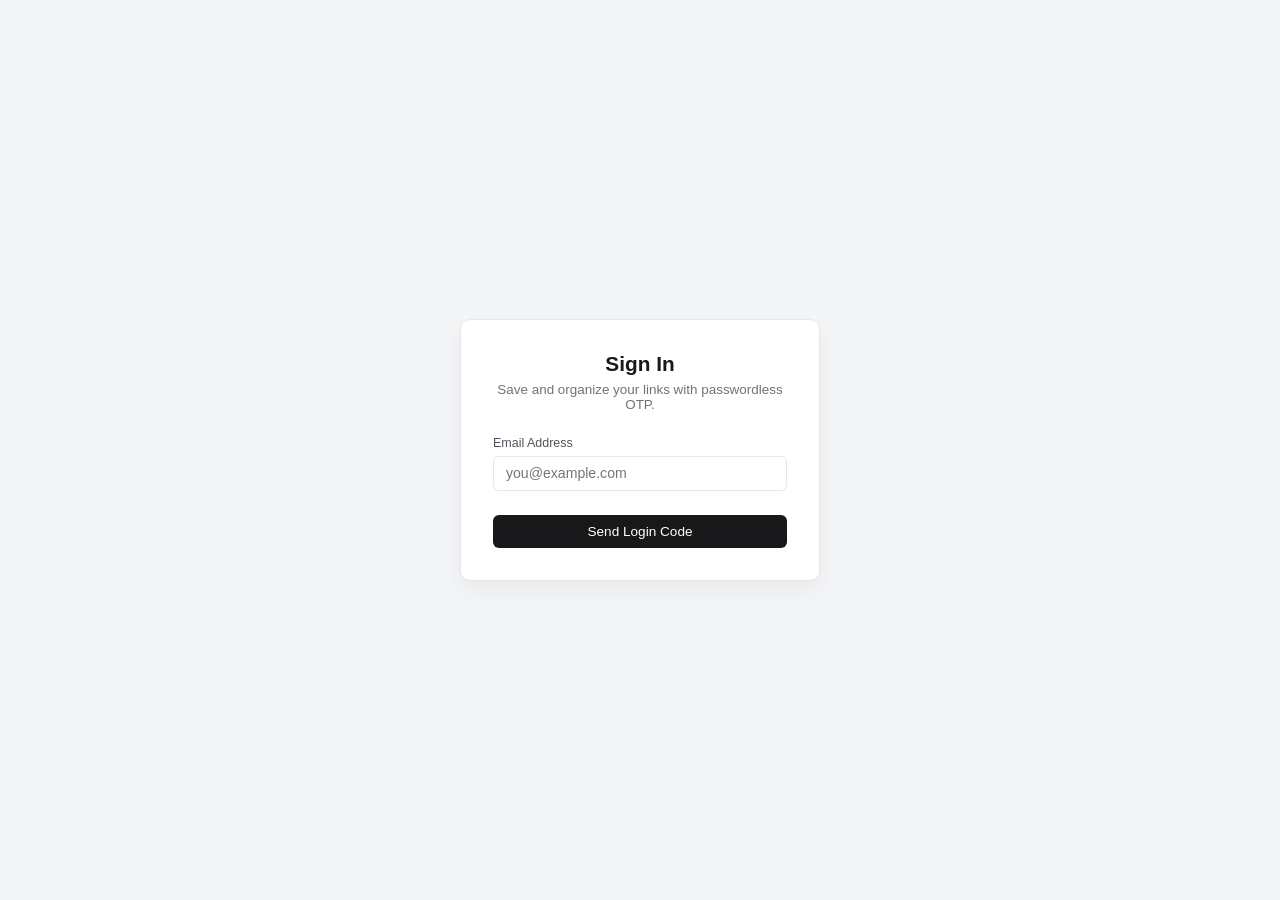
==== commit c518e99a: "Switch to 100% passwordless OTP email login and remove verified.html" ====
--- a/index.html
+++ b/index.html
@@ -10,27 +10,95 @@
 </head>
 <body>
 
+  <!-- Guest Folder Access View -->
+  <div id="guestScreen" class="auth-screen" style="display: none;">
+    <div class="auth-card" style="max-width: 440px;">
+      <h2 id="guestFolderTitle">Shared Folder</h2>
+      <p id="guestFolderSubtitle">Access links or request permission</p>
+
+      <!-- Step A: Enter Email to Check Access -->
+      <div id="guestCheckStep">
+        <form id="guestCheckForm">
+          <div class="form-group" style="text-align: left;">
+            <label for="guestEmailInput">Your Email Address</label>
+            <input type="email" id="guestEmailInput" class="form-control" placeholder="you@company.com" required autocomplete="email">
+          </div>
+          <button type="submit" id="guestCheckBtn" class="btn btn-primary" style="width: 100%; justify-content: center; margin-top: 0.5rem;">Access Folder</button>
+        </form>
+        <div style="margin-top: 1rem; border-top: 1px solid var(--border-subtle); padding-top: 0.8rem;">
+          <a href="./" style="font-size: 0.8rem; color: var(--text-dim); text-decoration: none;">Go to Account Login</a>
+        </div>
+      </div>
+
+      <!-- Step B: Request Access Screen (if unauthorized) -->
+      <div id="guestRequestStep" style="display: none; text-align: left;">
+        <div style="background: #fffbeb; border: 1px solid #fde68a; border-radius: 6px; padding: 0.75rem; margin-bottom: 1rem; font-size: 0.82rem; color: #92400e;">
+          You don't have access to this folder yet. Request access from the owner below.
+        </div>
+        <form id="guestRequestForm">
+          <div class="form-group">
+            <label>Requesting As</label>
+            <input type="email" id="guestReqEmail" class="form-control" readonly style="background: #f4f5f7;">
+          </div>
+          <div class="form-group">
+            <label for="guestReqRole">Permission Level</label>
+            <select id="guestReqRole" class="form-control">
+              <option value="viewer" selected>Viewer (Read-only)</option>
+              <option value="editor">Editor (Can add/edit links)</option>
+            </select>
+          </div>
+          <button type="submit" id="guestRequestBtn" class="btn btn-primary" style="width: 100%; justify-content: center; margin-top: 0.5rem;">Request Access</button>
+        </form>
+        <div style="margin-top: 0.8rem; text-align: center;">
+          <button id="guestBackBtn" type="button" class="btn btn-secondary" style="font-size: 0.8rem;">Try Another Email</button>
+        </div>
+      </div>
+
+      <!-- Step C: Requested Success Message -->
+      <div id="guestRequestedSuccess" style="display: none; text-align: center;">
+        <div style="width: 38px; height: 38px; border-radius: 50%; background: #dcfce7; color: #15803d; display: grid; place-items: center; margin: 0 auto 0.75rem; font-size: 1.1rem;">✓</div>
+        <h3 style="font-size: 1.05rem; font-weight: 600; margin-bottom: 0.3rem;">Request Sent</h3>
+        <p style="font-size: 0.82rem; color: var(--text-muted); margin-bottom: 1rem;">
+          The folder owner has been notified. An email draft has also been prepared to send directly to the owner.
+        </p>
+        <a id="guestMailtoLink" href="#" class="btn btn-primary" style="width: 100%; justify-content: center; margin-bottom: 0.5rem; text-decoration: none;">
+          Notify Owner via Email
+        </a>
+        <button id="guestCheckAgainBtn" class="btn btn-secondary" style="width: 100%; justify-content: center; font-size: 0.8rem;">
+          Check Approval Status
+        </button>
+      </div>
+    </div>
+  </div>
+
   <!-- Authentication Overlay -->
   <div id="authScreen" class="auth-screen">
     <div class="auth-card">
       <h2 id="authModeTitle">Sign In</h2>
-      <p>Save and organize your links in virtual folders.</p>
-
+      <p>Save and organize your links with passwordless OTP.</p>
+
+      <!-- Step 1: Request OTP Form -->
       <form id="authForm">
         <div class="form-group" style="text-align: left;">
-          <label for="authEmail">Email</label>
+          <label for="authEmail">Email Address</label>
           <input type="email" id="authEmail" class="form-control" placeholder="you@example.com" required autocomplete="email">
         </div>
-        <div class="form-group" style="text-align: left;">
-          <label for="authPassword">Password</label>
-          <input type="password" id="authPassword" class="form-control" placeholder="••••••••" required autocomplete="current-password">
-        </div>
-        <button type="submit" id="authSubmitBtn" class="btn btn-primary" style="width: 100%; justify-content: center; margin-top: 0.5rem;">Sign In</button>
-      </form>
-
-      <div style="margin-top: 1rem;">
-        <button id="authToggleBtn" class="btn btn-secondary" style="width: 100%; justify-content: center; font-size: 0.8rem;">Need an account? Sign Up</button>
-      </div>
+        <button type="submit" id="authSubmitBtn" class="btn btn-primary" style="width: 100%; justify-content: center; margin-top: 0.5rem;">Send Login Code</button>
+      </form>
+
+      <!-- Step 2: OTP Verification Form -->
+      <form id="otpVerifyForm" style="display: none; text-align: left;">
+        <div style="background: #f4f5f7; border-radius: var(--radius-sm); padding: 0.65rem; font-size: 0.8rem; color: var(--text-muted); margin-bottom: 0.85rem;">
+          We sent a confirmation code to <strong id="otpSentEmail" style="color:var(--text-main);"></strong>. Enter it below:
+        </div>
+        <div class="form-group">
+          <label for="otpTokenInput">Verification Code</label>
+          <input type="text" id="otpTokenInput" class="form-control" placeholder="Enter code" maxlength="12" style="letter-spacing: 4px; font-weight: 600; text-align: center; font-size: 1.1rem;" required autocomplete="one-time-code">
+        </div>
+        <button type="submit" id="otpVerifyBtn" class="btn btn-primary" style="width: 100%; justify-content: center; margin-top: 0.5rem;">Verify & Enter</button>
+        <button type="button" id="otpResendBtn" class="btn btn-secondary" style="width: 100%; justify-content: center; margin-top: 0.5rem; font-size: 0.8rem;">Resend Code</button>
+        <button type="button" id="otpCancelBtn" class="btn btn-secondary" style="width: 100%; justify-content: center; margin-top: 0.4rem; font-size: 0.8rem; background: transparent; border: none; color: var(--text-muted);">Use a different email</button>
+      </form>
     </div>
   </div>
 
@@ -95,7 +163,24 @@
           <span class="kbd-shortcut">/</span>
         </div>
 
-        <div class="top-actions">
+        <div class="top-actions" style="position: relative;">
+          <!-- Notification Bell Button -->
+          <button id="notifBellBtn" class="icon-btn-mini" title="Access Requests" style="position: relative; width: 34px; height: 34px; border-radius: var(--radius-sm); border: 1px solid var(--border-subtle); background: #ffffff;">
+            <svg width="16" height="16" fill="none" stroke="currentColor" stroke-width="2" viewBox="0 0 24 24"><path d="M18 8A6 6 0 0 0 6 8c0 7-3 9-3 9h18s-3-2-3-9"></path><path d="M13.73 21a2 2 0 0 1-3.46 0"></path></svg>
+            <span id="notifBadge" style="display: none; position: absolute; top: -4px; right: -4px; background: #ef4444; color: #ffffff; font-size: 0.65rem; font-weight: 700; width: 16px; height: 16px; border-radius: 50%; display: none; place-items: center; justify-content: center; border: 2px solid #ffffff;">0</span>
+          </button>
+
+          <!-- Notification Dropdown Popover -->
+          <div id="notifDropdown" style="display: none; position: absolute; top: 42px; right: 0; width: 340px; background: #ffffff; border: 1px solid var(--border-subtle); border-radius: var(--radius-md); box-shadow: 0 12px 28px rgba(0,0,0,0.1); z-index: 1000; padding: 0.85rem;">
+            <div style="display: flex; align-items: center; justify-content: space-between; margin-bottom: 0.65rem; border-bottom: 1px solid var(--border-subtle); padding-bottom: 0.45rem;">
+              <span style="font-size: 0.82rem; font-weight: 600;">Access Requests</span>
+              <span id="notifDropdownCount" style="font-size: 0.72rem; color: var(--text-dim);">0 pending</span>
+            </div>
+            <div id="notifRequestsList" style="max-height: 260px; overflow-y: auto; display: flex; flex-direction: column; gap: 0.5rem;">
+              <!-- Request items rendered here -->
+            </div>
+          </div>
+
           <button id="addBookmarkBtn" class="btn btn-primary">
             <svg width="14" height="14" fill="none" stroke="currentColor" stroke-width="2" viewBox="0 0 24 24"><line x1="12" y1="5" x2="12" y2="19"></line><line x1="5" y1="12" x2="19" y2="12"></line></svg>
             <span>Add Link</span>
@@ -140,9 +225,9 @@
           <textarea id="bmDesc" class="form-control" rows="2" placeholder="Optional notes..."></textarea>
         </div>
         <div class="form-group">
-          <label>Assign to Folders (Select multiple)</label>
-          <div id="folderCheckboxes" class="folder-checkboxes">
-            <!-- Dynamically populated checkboxes -->
+          <label>Assign to Folders</label>
+          <div id="folderPillContainer" class="folder-pill-container">
+            <!-- Dynamically populated horizontal chips -->
           </div>
         </div>
         <div class="modal-footer">
@@ -190,6 +275,26 @@
         <button class="icon-btn-mini modal-close">
           <svg width="16" height="16" fill="none" stroke="currentColor" stroke-width="2" viewBox="0 0 24 24"><line x1="18" y1="6" x2="6" y2="18"></line><line x1="6" y1="6" x2="18" y2="18"></line></svg>
         </button>
+      </div>
+
+      <!-- Share Link Copy Bar -->
+      <div style="margin-bottom: 1.25rem; padding: 0.65rem; background: var(--bg-secondary); border-radius: var(--radius-sm); border: 1px solid var(--border-subtle); display: flex; align-items: center; justify-content: space-between; gap: 0.5rem;">
+        <div style="min-width: 0; flex: 1;">
+          <div style="font-size: 0.72rem; color: var(--text-dim); text-transform: uppercase; font-weight: 600;">Shareable Link</div>
+          <div id="shareLinkUrl" style="font-size: 0.78rem; color: var(--text-muted); white-space: nowrap; overflow: hidden; text-overflow: ellipsis;"></div>
+        </div>
+        <button id="copyShareLinkBtn" type="button" class="btn btn-secondary" style="font-size: 0.76rem; padding: 0.35rem 0.65rem; flex-shrink: 0;">Copy Link</button>
+      </div>
+
+      <!-- Pending Access Requests Section -->
+      <div id="pendingRequestsSection" style="margin-bottom: 1.25rem; display: none;">
+        <label style="font-size: 0.78rem; color: #b45309; font-weight: 600; display: flex; align-items: center; justify-content: space-between; margin-bottom: 0.4rem;">
+          <span>Pending Access Requests</span>
+          <span id="pendingRequestsBadge" class="badge" style="background: #fef3c7; color: #b45309;">0</span>
+        </label>
+        <div id="pendingRequestsList" style="max-height: 140px; overflow-y: auto; border: 1px solid #fde68a; border-radius: var(--radius-sm); background: #fffbeb; padding: 0.4rem 0.6rem;">
+          <!-- Pending request items injected here -->
+        </div>
       </div>
 
       <form id="shareForm" style="margin-bottom: 1.25rem;">
@@ -212,6 +317,14 @@
     </div>
   </div>
 
+  <!-- Custom UI Alert Modal -->
+  <div id="customAlertModal" class="modal-backdrop">
+    <div class="custom-alert-box">
+      <div id="customAlertMsg" class="custom-alert-message">Notice</div>
+      <button id="customAlertBtn" class="btn btn-primary" style="width: 100%; justify-content: center;">OK</button>
+    </div>
+  </div>
+
   <!-- Toast Notification Stack -->
   <div id="toastContainer" class="toast-container"></div>
 
--- a/css/style.css
+++ b/css/style.css
@@ -380,16 +380,47 @@
   background: var(--bg-card);
   border: 1px solid var(--border-subtle);
   border-radius: var(--radius-md);
-  padding: 1rem;
-  display: flex;
-  flex-direction: column;
-  gap: 0.65rem;
-  transition: var(--transition);
+  display: flex;
+  flex-direction: column;
+  transition: var(--transition);
+  cursor: pointer;
+  overflow: hidden;
 }
 
 .bookmark-card:hover {
   border-color: #d4d4d8;
-  box-shadow: 0 4px 12px rgba(0, 0, 0, 0.05);
+  box-shadow: 0 4px 14px rgba(0, 0, 0, 0.06);
+}
+
+/* Link Preview Thumbnail Image */
+.bookmark-preview-thumb {
+  width: 100%;
+  height: 135px;
+  background-color: var(--bg-secondary);
+  position: relative;
+  overflow: hidden;
+  border-bottom: 1px solid var(--border-subtle);
+}
+
+.bookmark-preview-thumb img {
+  width: 100%;
+  height: 100%;
+  object-fit: cover;
+  object-position: top center;
+  transition: transform 0.2s ease;
+  display: block;
+}
+
+.bookmark-card:hover .bookmark-preview-thumb img {
+  transform: scale(1.02);
+}
+
+.bookmark-card-body {
+  padding: 0.85rem 1rem 0.75rem;
+  display: flex;
+  flex-direction: column;
+  gap: 0.55rem;
+  flex: 1;
 }
 
 .bookmark-card-top {
@@ -447,10 +478,9 @@
   font-size: 0.8rem;
   color: var(--text-muted);
   line-height: 1.4;
-  display: -webkit-box;
-  -webkit-line-clamp: 2;
-  -webkit-box-orient: vertical;
-  overflow: hidden;
+  white-space: nowrap;
+  overflow: hidden;
+  text-overflow: ellipsis;
 }
 
 .bookmark-footer {
@@ -580,29 +610,70 @@
   border-color: var(--border-focus);
 }
 
-/* Multi-folder selection checkboxes */
-.folder-checkboxes {
-  display: flex;
-  flex-direction: column;
-  gap: 0.4rem;
-  max-height: 140px;
-  overflow-y: auto;
-  border: 1px solid var(--border-subtle);
+/* Multi-folder selection chips (horizontal tag pills) */
+.folder-pill-container {
+  display: flex;
+  flex-wrap: wrap;
+  gap: 0.45rem;
   padding: 0.5rem 0.65rem;
+  border: 1px solid var(--border-subtle);
   border-radius: var(--radius-sm);
   background: var(--bg-secondary);
-}
-
-.folder-check-item {
-  display: flex;
-  align-items: center;
-  gap: 0.5rem;
-  font-size: 0.82rem;
+  min-height: 44px;
+  align-items: center;
+}
+
+.folder-chip {
+  display: inline-flex;
+  align-items: center;
+  gap: 0.35rem;
+  padding: 0.28rem 0.6rem;
+  border-radius: 20px;
+  font-size: 0.78rem;
+  background: #ffffff;
+  color: var(--text-muted);
+  border: 1px solid var(--border-subtle);
   cursor: pointer;
-}
-
-.folder-check-item input[type="checkbox"] {
-  cursor: pointer;
+  user-select: none;
+  transition: var(--transition);
+}
+
+.folder-chip:hover {
+  border-color: #a1a1aa;
+  color: var(--text-main);
+}
+
+.folder-chip.selected {
+  background: var(--text-main);
+  color: #ffffff;
+  border-color: var(--text-main);
+}
+
+.folder-chip.selected .folder-color-dot {
+  box-shadow: 0 0 0 1px #ffffff;
+}
+
+.folder-chip .chip-cross {
+  display: inline-flex;
+  align-items: center;
+  justify-content: center;
+  margin-left: 2px;
+  width: 13px;
+  height: 13px;
+  border-radius: 50%;
+  opacity: 0.75;
+  font-weight: 700;
+  font-size: 0.85rem;
+  line-height: 1;
+}
+
+.folder-chip .chip-cross:hover {
+  opacity: 1;
+}
+
+.folder-chip.locked {
+  cursor: default;
+  opacity: 0.9;
 }
 
 .modal-footer {
@@ -632,6 +703,25 @@
   font-size: 0.82rem;
 }
 
+/* Custom UI Alert Modal Dialog */
+.custom-alert-box {
+  background: #ffffff;
+  border: 1px solid var(--border-subtle);
+  border-radius: var(--radius-md);
+  width: 100%;
+  max-width: 380px;
+  box-shadow: 0 20px 40px rgba(0, 0, 0, 0.12);
+  padding: 1.5rem;
+  text-align: center;
+}
+
+.custom-alert-message {
+  font-size: 0.88rem;
+  color: var(--text-main);
+  line-height: 1.5;
+  margin-bottom: 1.25rem;
+}
+
 /* Auth Overlay Screen */
 .auth-screen {
   position: fixed;
